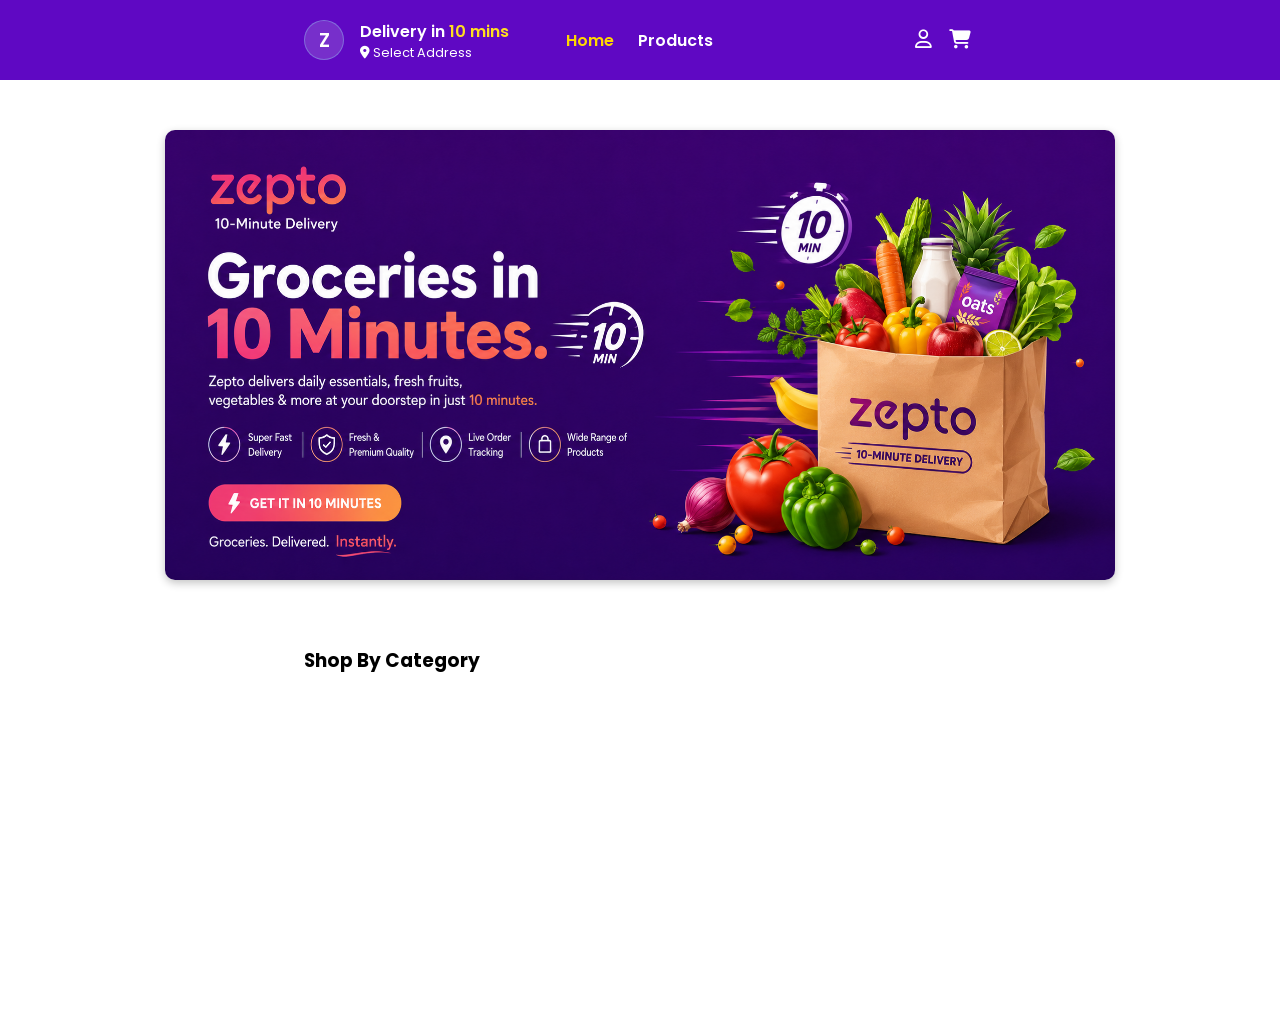
==== index.html @ 47a96ebf "Added Categories Functionalities" ====
<!DOCTYPE html>
<html lang="en">

<head>
  <meta charset="UTF-8">
  <meta name="viewport" content="width=device-width, initial-scale=1.0">
  <title>Zepto-10 mins delivery</title>
  <link rel="shortcut icon" href="./resources/zepto-logo-app-icon.webp" type="image/x-icon">
  <link rel="stylesheet" href="style.css">
  <link rel="stylesheet" href="https://cdnjs.cloudflare.com/ajax/libs/font-awesome/6.7.2/css/all.min.css"
    integrity="sha512-Evv84Mr4kqVGRNSgIGL/F/aIDqQb7xQ2vcrdIwxfjThSH8CSR7PBEakCr51Ck+w+/U6swU2Im1vVX0SVk9ABhg=="
    crossorigin="anonymous" referrerpolicy="no-referrer" />
</head>

<body>
  <!--! NAV BAR -->
  <nav>
    <section id="nav1">
      <aside id="logo-address">
        <div id="logo">
          Z
        </div>
        <div id="address">
          <p>Delivery in <span>10 mins</span></p>
          <p id="location"><i class="fa-solid fa-location-dot"></i> Select Address</p>
        </div>
      </aside>
      <aside id="links">
        <a href="#" style="color: gold;">Home</a>
        <a href="./Products.html">Products</a>
      </aside>
      <aside id="user-cart">
        <i class="fa-regular fa-user"></i>
        <i class="fa-solid fa-cart-shopping"></i>
      </aside>
    </section>
  </nav>

  <!--! HEADER  -->
  <header>
    <div id="banner-container">
      <img src="./resources/hero-background-1.png" alt="banner1">
      <img src="./resources/hero-background-2.png" alt="banner2">
      <img src="./resources/hero-background-1.png" alt="banner3">
    </div>
  </header>

  <!--! CATRGORY -->
  <section id="category">
    <article id="category-title">
      <h3>Shop By Category</h3>
    </article>
    <article id="category-items">
    </article>
  </section>
  <script src="./script.js"></script>
</body>

</html>
---- style.css ----
@import url("https://fonts.googleapis.com/css2?family=Poppins:ital,wght@0,100;0,200;0,300;0,400;0,500;0,600;0,700;0,800;0,900;1,100;1,200;1,300;1,400;1,500;1,600;1,700;1,800;1,900&display=swap");
* {
  margin: 0;
  box-sizing: border-box;
  font-family: "Poppins", sans-serif;
}

/*!  NAV BAR */
nav {
  height: 5rem;
  width: 100%;
  padding: 0rem 18rem;
  background-color: rgb(95, 8, 195);
  display: flex;
  flex-direction: column;
  justify-content: center;
}
#nav1 {
  flex-basis: 50%;
  display: flex;
}

#logo-address {
  flex-basis: 33.3%;
  display: flex;
  justify-content: flex-start;
  align-items: center;
}

#logo {
  border: 1px solid rgba(155, 255, 255, 0.293);
  height: 40px;
  width: 40px;
  display: flex;
  justify-content: center;
  align-items: center;
  border-radius: 50%;
  font-size: 1.2rem;
  color: #fff;
  margin: 0px 1rem;
  font-weight: 600;
  background-color: rgba(226, 223, 235, 0.186);
}

#address {
  color: #fff;
  font-weight: 600;
}
#address > p:first-child > span {
  color: rgb(256, 223, 32);
}

#location {
  color: #fff;
  font-size: 0.8rem;
  font-weight: 400;
  cursor: pointer;
}

#links {
  flex-basis: 33.3%;
  display: flex;
  justify-content: center;
  align-items: center;
  gap: 1.5rem;
}
#links > a {
  text-decoration-line: none;
  color: #fff;
  font-weight: 600;
}

#user-cart {
  flex-basis: 33.3%;
  display: flex;
  justify-content: flex-end;
  align-items: center;
  gap: 1.1rem;
  color: #fff;
  font-size: 1.2rem;
  position: relative;
  right: 20px;
}

/*! HEADER */
header {
  padding: 5rem 0;
  height: 550px;
  display: flex;
  justify-content: center;
  align-items: center;
}

#banner-container {
  height: 450px;
  width: 950px;
  border-radius: 10px;
  box-shadow: rgba(0, 0, 0, 0.24) 0px 3px 8px;
  display: flex;
  overflow: hidden;
}
#banner-container > img {
  min-height: 100%;
  min-width: 100%;
  animation: slider 5s 100ms ease infinite alternate;
}

@keyframes slider {
  0% {
    transform: translateX(0);
  }
  16.5% {
    transform: translateX(0);
  }
  33% {
    transform: translateX(-100%);
  }
  49.5% {
    transform: translateX(-100%);
  }
  66% {
    transform: translateX(-200%);
  }
  100% {
    transform: translateX(-200%);
  }
}

/*! CATEGORY */
#category {
  height: 400px;
  /* border: 2px solid red; */
  display: flex;
  flex-direction: column;
  padding: 0 18rem;
}

#category-title {
  flex-basis: 15%;
  display: flex;
  justify-content: flex-start;
  align-items: center;
  padding: 0 1rem;
}

#category-items {
  flex-basis: 85%;
  display: flex;
  flex-wrap: wrap;
  justify-content: space-evenly;
  align-items: center;
}
.category-card {
  height: 7rem;
  width: 7rem;
  /* border: 2px solid red; */
  display: flex;
  flex-direction: column;
  justify-content: space-evenly;
  align-items: center;
}
.category-img {
  /* border: 2px solid purple; */
  height: 3.5rem;
  width: 3.5rem;
  display: flex;
  justify-content: center;
  align-items: center;
  border-radius: 10%;
  background-color: #ff0000;
}

.category-name {
  font-size: 0.6rem;
  font-weight: 600;
  text-align: center;
  word-break: break-all;
}
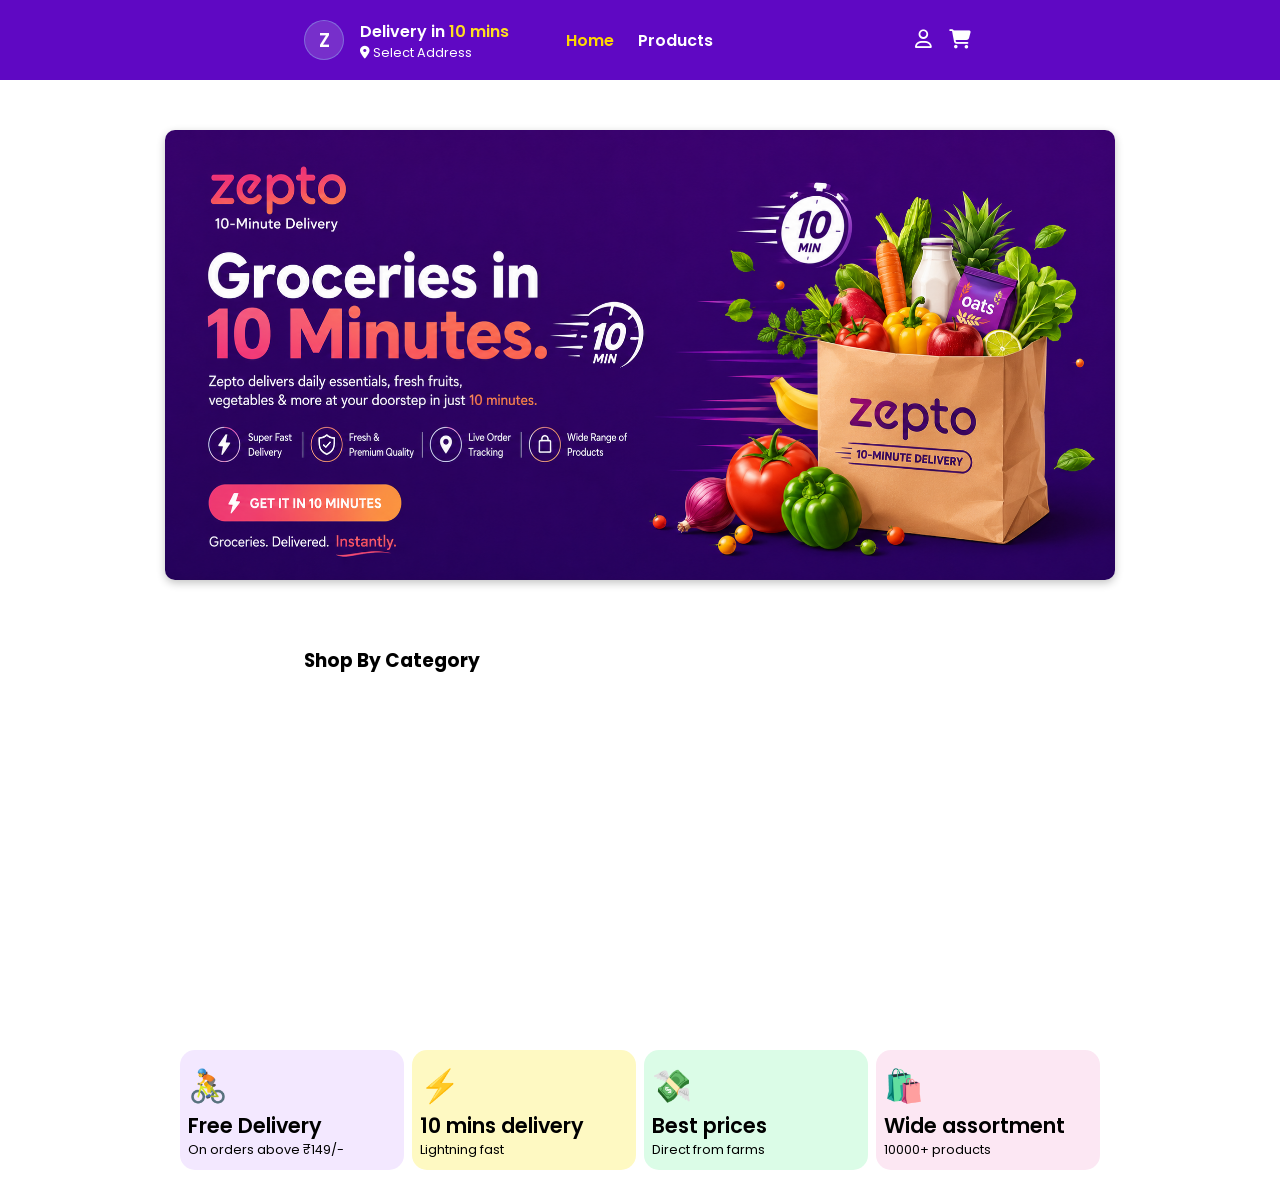
==== commit d09f6cf8: "Added Highlights" ====
--- a/index.html
+++ b/index.html
@@ -54,6 +54,33 @@
     </article>
   </section>
   <script src="./script.js"></script>
+
+  <!--! HIGHLIGHTS -->
+  <section id="highlights">
+    <div class="highlight-containers one">
+      <p class="highlight-logo">🚴</p>
+      <p class="highlight-title">Free Delivery</p>
+      <p class="highlight-description">On orders above ₹149/-</p>
+    </div>
+
+    <div class="highlight-containers two">
+      <p class="highlight-logo">⚡</p>
+      <p class="highlight-title">10 mins delivery</p>
+      <p class="highlight-description">Lightning fast </p>
+    </div>
+
+    <div class="highlight-containers three">
+      <p class="highlight-logo">💸</p>
+      <p class="highlight-title">Best prices</p>
+      <p class="highlight-description">Direct from farms</p>
+    </div>
+
+    <div class="highlight-containers four">
+      <p class="highlight-logo">🛍️</p>
+      <p class="highlight-title">Wide assortment</p>
+      <p class="highlight-description">10000+ products</p>
+    </div>
+  </section>
 </body>
 
 </html>
--- a/style.css
+++ b/style.css
@@ -14,6 +14,9 @@
   display: flex;
   flex-direction: column;
   justify-content: center;
+  position: sticky;
+  top: 0;
+  z-index: 1;
 }
 #nav1 {
   flex-basis: 50%;
@@ -176,3 +179,67 @@
   text-align: center;
   word-break: break-all;
 }
+
+#category-items > .category-card:nth-child(4n + 1) > .category-img {
+  background-color: rgba(255, 0, 0, 0.348);
+}
+#category-items > .category-card:nth-child(4n + 2) > .category-img {
+  background-color: rgba(0, 128, 0, 0.257);
+}
+#category-items > .category-card:nth-child(4n + 3) > .category-img {
+  background-color: rgba(0, 0, 255, 0.119);
+}
+#category-items > .category-card:nth-child(4n + 4) > .category-img {
+  background-color: rgba(255, 255, 0, 0.345);
+}
+
+/*! HIGHLIGHTS */
+#highlights {
+  height: 10rem;
+  width: 100%;
+  display: flex;
+  justify-content: center;
+  align-items: center;
+  gap: 0.5rem;
+}
+
+.highlight-containers {
+  height: 7.5rem;
+  width: 14rem;
+  border-radius: 15px;
+  display: flex;
+  flex-direction: column;
+  justify-content: center;
+  align-items: flex-start;
+  padding: 0.5rem;
+}
+
+.one {
+  background-color: rgb(243, 232, 255);
+}
+
+.two {
+  background-color: rgb(254, 249, 194);
+}
+
+.three {
+  background-color: rgb(219, 252, 231);
+}
+
+.four {
+  background-color: rgb(252, 231, 243);
+}
+
+.highlight-logo {
+  font-size: 2rem;
+  font-weight: 600;
+}
+
+.highlight-title {
+  font-size: 1.3rem;
+  font-weight: 600;
+}
+
+.highlight-description {
+  font-size: 0.8rem;
+}
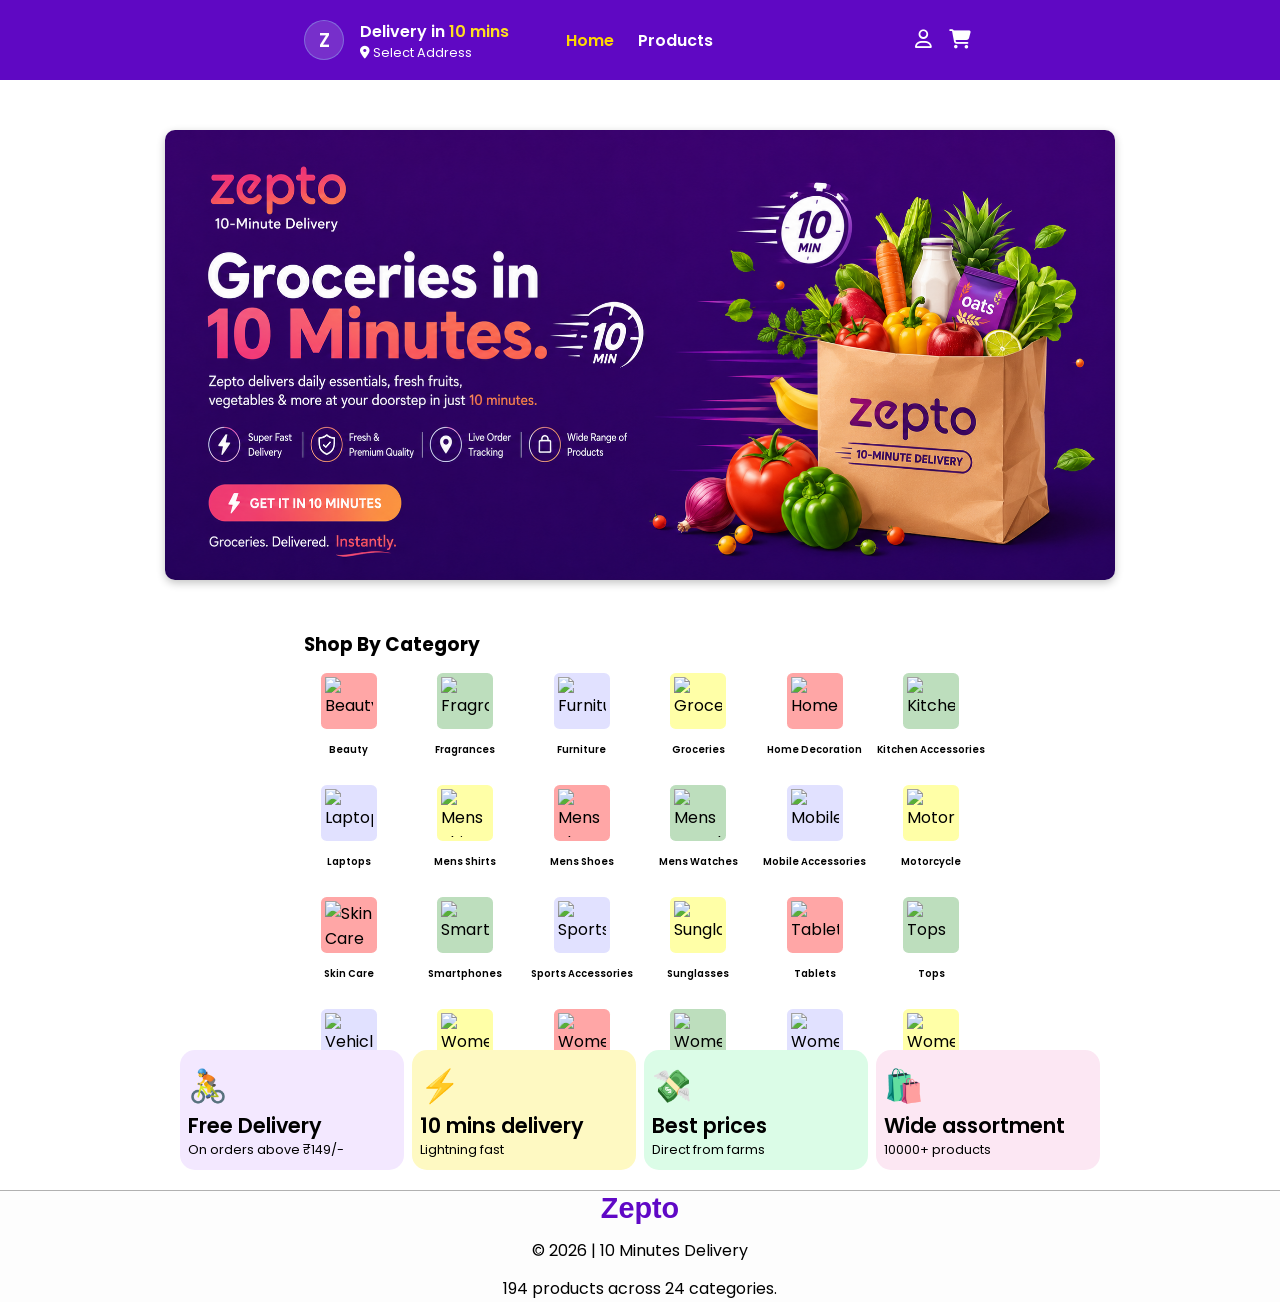
==== commit 0da6f7b6: "Added Footer" ====
--- a/index.html
+++ b/index.html
@@ -81,6 +81,13 @@
       <p class="highlight-description">10000+ products</p>
     </div>
   </section>
+
+  <!--! FOOTER -->
+  <footer>
+    <h2>Zepto</h2>
+    <p>&copy; 2026 | 10 Minutes Delivery</p>
+    <p>194 products across 24 categories.</p>
+  </footer>
 </body>
 
 </html>
--- a/style.css
+++ b/style.css
@@ -243,3 +243,32 @@
 .highlight-description {
   font-size: 0.8rem;
 }
+
+.category-img > img {
+  cursor: pointer;
+  height: 3rem;
+  width: 3rem;
+}
+
+/*! Footer */
+footer {
+  display: flex;
+  flex-direction: column;
+  justify-content: center;
+  align-items: center;
+  gap: 0.8rem;
+  height: 7rem;
+  width: 100%;
+  border-top: 1px solid rgba(0, 0, 0, 0.301);
+  background-color: rgb(253, 253, 253);
+
+}
+
+footer > h2 {
+  font-size: 1.8rem;
+  font-weight: 800;
+  color: rgb(96, 8, 198);
+}
+footer > p {
+  font-size: 1rem;
+}
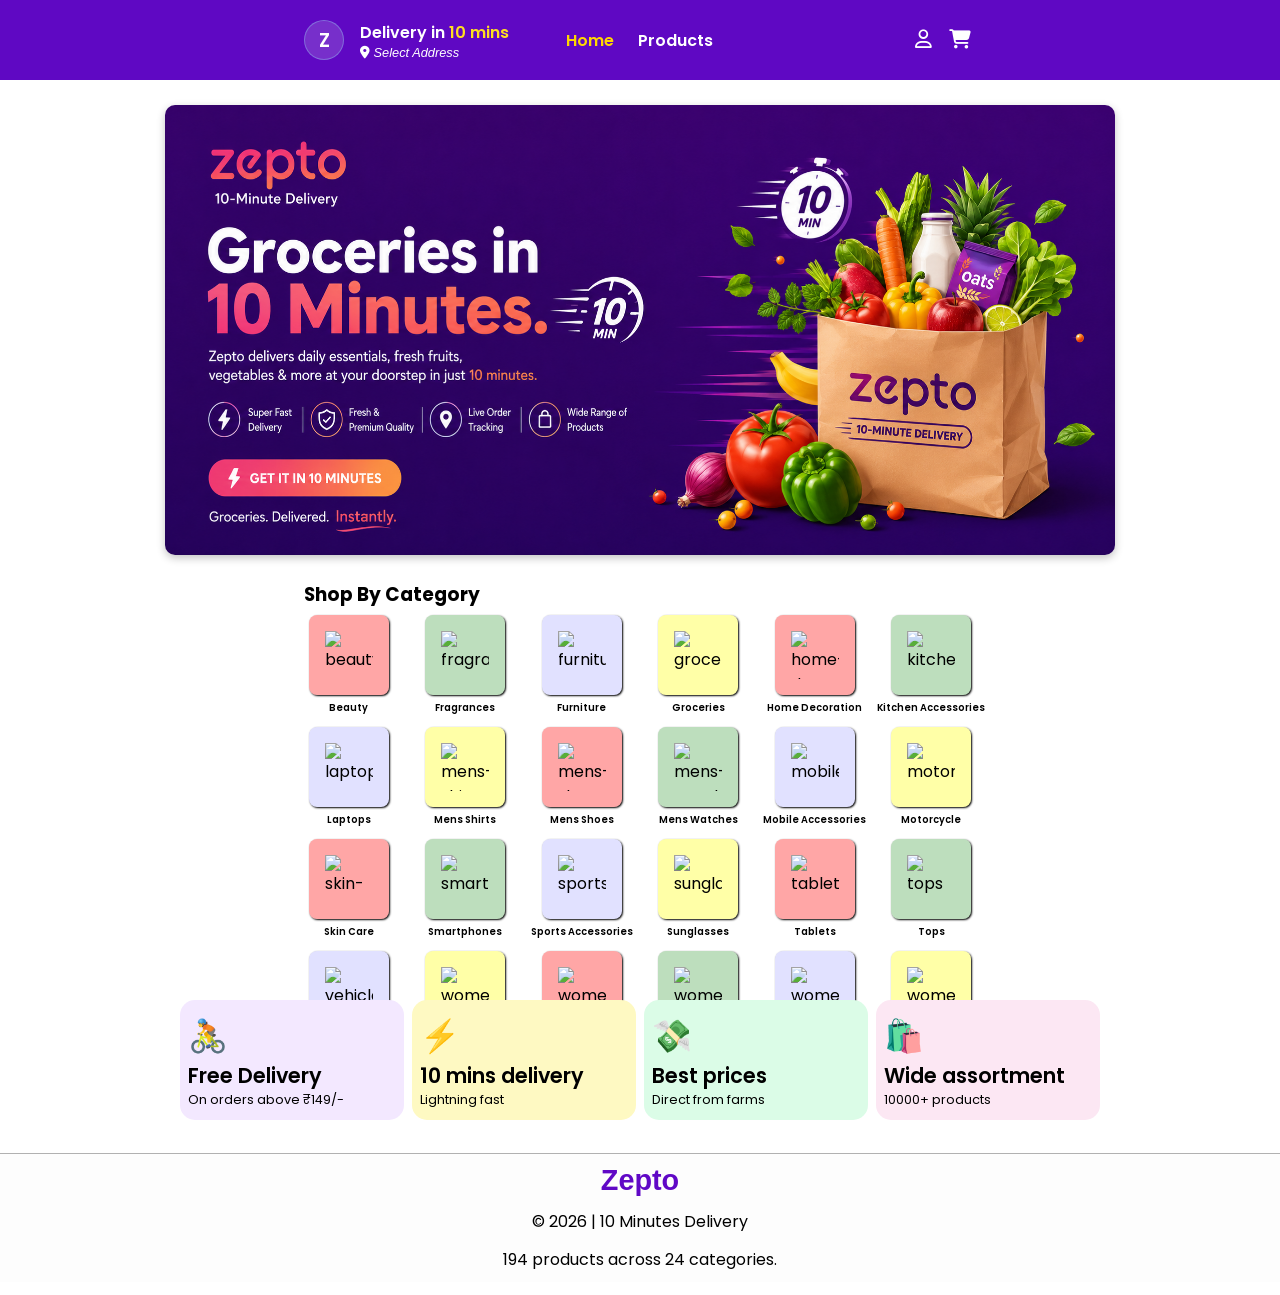
==== commit d7718a13: "Added category page" ====
--- a/index.html
+++ b/index.html
@@ -5,8 +5,8 @@
   <meta charset="UTF-8">
   <meta name="viewport" content="width=device-width, initial-scale=1.0">
   <title>Zepto-10 mins delivery</title>
+  <link rel="stylesheet" href="style.css">
   <link rel="shortcut icon" href="./resources/zepto-logo-app-icon.webp" type="image/x-icon">
-  <link rel="stylesheet" href="style.css">
   <link rel="stylesheet" href="https://cdnjs.cloudflare.com/ajax/libs/font-awesome/6.7.2/css/all.min.css"
     integrity="sha512-Evv84Mr4kqVGRNSgIGL/F/aIDqQb7xQ2vcrdIwxfjThSH8CSR7PBEakCr51Ck+w+/U6swU2Im1vVX0SVk9ABhg=="
     crossorigin="anonymous" referrerpolicy="no-referrer" />
--- a/style.css
+++ b/style.css
@@ -56,6 +56,7 @@
 #location {
   color: #fff;
   font-size: 0.8rem;
+  font-style: italic;
   font-weight: 400;
   cursor: pointer;
 }
@@ -88,7 +89,7 @@
 /*! HEADER */
 header {
   padding: 5rem 0;
-  height: 550px;
+  height: 500px;
   display: flex;
   justify-content: center;
   align-items: center;
@@ -163,14 +164,24 @@
   align-items: center;
 }
 .category-img {
+  box-shadow: 1px 1px 2px 0px;
   /* border: 2px solid purple; */
-  height: 3.5rem;
-  width: 3.5rem;
+  height: 5rem;
+  width: 5rem;
   display: flex;
   justify-content: center;
   align-items: center;
   border-radius: 10%;
   background-color: #ff0000;
+}
+
+/*@ Hover Effects  */
+.category-img img {
+  transition: transform 0.3s ease-in-out;
+}
+
+.category-img:hover img {
+  transform: scale(1.8); /* Increases size by 10% */
 }
 
 .category-name {
@@ -261,7 +272,8 @@
   width: 100%;
   border-top: 1px solid rgba(0, 0, 0, 0.301);
   background-color: rgb(253, 253, 253);
-
+  margin: 0.8rem 0rem;
+  padding: 4rem 0rem;
 }
 
 footer > h2 {
